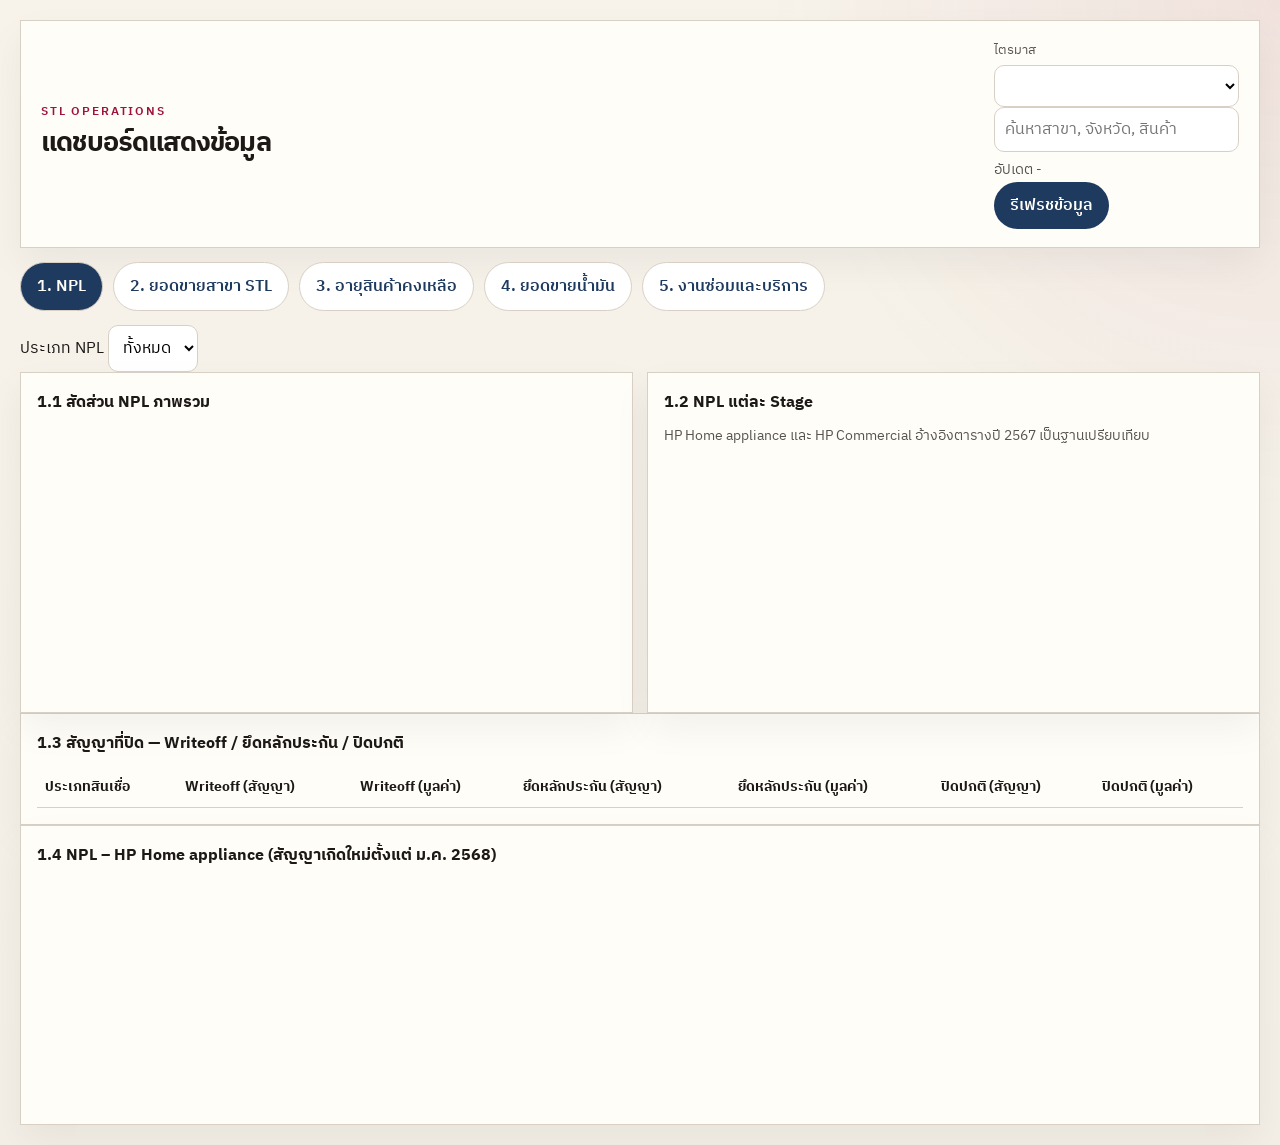
==== docs/home.html @ f1d8de15 "Open the dashboard from a real HTML page so login works without JavaScript. The previous overlay hid" ====
<!DOCTYPE html>
<html lang="th">
  <head>
    <meta charset="UTF-8" />
    <meta name="viewport" content="width=device-width, initial-scale=1" />
    <meta http-equiv="Cache-Control" content="no-store" />
    <title>STL Dashboard</title>
    <link rel="preconnect" href="https://fonts.googleapis.com" />
    <link rel="preconnect" href="https://fonts.gstatic.com" crossorigin />
    <link
      href="https://fonts.googleapis.com/css2?family=IBM+Plex+Sans+Thai:wght@400;500;600;700&family=IBM+Plex+Sans:wght@400;500;600&display=swap"
      rel="stylesheet"
    />
    <link rel="stylesheet" href="css/styles.css?v=7" />
  </head>
  <body>
    <div id="app">
      <header class="topbar">
        <div>
          <p class="eyebrow">STL operations</p>
          <h1>แดชบอร์ดแสดงข้อมูล</h1>
        </div>
        <div class="topbar-actions">
          <label class="inline">
            ไตรมาส
            <select id="quarter-filter"></select>
          </label>
          <input id="search" type="search" placeholder="ค้นหาสาขา, จังหวัด, สินค้า" />
          <p class="updated">อัปเดต <span id="generated-at">-</span></p>
          <button id="refresh-btn" type="button">รีเฟรชข้อมูล</button>
        </div>
      </header>

      <p id="banner" class="banner" hidden></p>

      <nav class="tabs" id="tabs">
        <button type="button" class="active" data-tab="npl">1. NPL</button>
        <button type="button" data-tab="sales">2. ยอดขายสาขา STL</button>
        <button type="button" data-tab="inventory">3. อายุสินค้าคงเหลือ</button>
        <button type="button" data-tab="oil">4. ยอดขายน้ำมัน</button>
        <button type="button" data-tab="service">5. งานซ่อมและบริการ</button>
      </nav>

      <section class="tab-page" data-page="npl">
        <div class="filters">
          <label>ประเภท NPL
            <select id="npl-type">
              <option value="">ทั้งหมด</option>
            </select>
          </label>
        </div>
        <div class="layout">
          <article class="panel">
            <h2>1.1 สัดส่วน NPL ภาพรวม</h2>
            <canvas id="npl-overview" height="240"></canvas>
          </article>
          <article class="panel">
            <h2>1.2 NPL แต่ละ Stage</h2>
            <p class="hint">HP Home appliance และ HP Commercial อ้างอิงตารางปี 2567 เป็นฐานเปรียบเทียบ</p>
            <canvas id="npl-stage" height="240"></canvas>
          </article>
        </div>
        <article class="panel">
          <h2>1.3 สัญญาที่ปิด — Writeoff / ยึดหลักประกัน / ปิดปกติ</h2>
          <div class="table-wrap">
            <table>
              <thead>
                <tr>
                  <th>ประเภทสินเชื่อ</th>
                  <th>Writeoff (สัญญา)</th>
                  <th>Writeoff (มูลค่า)</th>
                  <th>ยึดหลักประกัน (สัญญา)</th>
                  <th>ยึดหลักประกัน (มูลค่า)</th>
                  <th>ปิดปกติ (สัญญา)</th>
                  <th>ปิดปกติ (มูลค่า)</th>
                </tr>
              </thead>
              <tbody id="npl-close-body"></tbody>
            </table>
          </div>
        </article>
        <article class="panel">
          <h2>1.4 NPL – HP Home appliance (สัญญาเกิดใหม่ตั้งแต่ ม.ค. 2568)</h2>
          <canvas id="npl-home" height="220"></canvas>
        </article>
      </section>

      <section class="tab-page" data-page="sales" hidden>
        <div class="filters">
          <label>สาขา
            <select id="sales-branch">
              <option value="">ทุกสาขา</option>
            </select>
          </label>
        </div>
        <div class="layout">
          <article class="panel">
            <h2>2.1 ยอดขายรวมแต่ละไตรมาส และสัดส่วนประเภทสินค้า</h2>
            <p class="hint">ไม่รวมน้ำมัน</p>
            <canvas id="sales-mix" height="240"></canvas>
          </article>
          <article class="panel">
            <h2>2.2.1 ยอดขายสินค้าแต่ละสาขา</h2>
            <canvas id="sales-branch-chart" height="240"></canvas>
          </article>
        </div>
        <div class="layout">
          <article class="panel">
            <h2>2.2.2 สินค้าขายดี</h2>
            <canvas id="sales-best" height="220"></canvas>
          </article>
          <article class="panel">
            <h2>2.2.3 สินค้าขายไม่ดี</h2>
            <canvas id="sales-worst" height="220"></canvas>
          </article>
        </div>
        <article class="panel">
          <h2>2.3 ตารางยอดขายสินค้าแต่ละสาขา</h2>
          <div class="table-wrap">
            <table>
              <thead>
                <tr>
                  <th>สาขา</th>
                  <th>จังหวัด</th>
                  <th>สินค้า</th>
                  <th>ยอดขาย</th>
                </tr>
              </thead>
              <tbody id="sales-table"></tbody>
            </table>
          </div>
        </article>
      </section>

      <section class="tab-page" data-page="inventory" hidden>
        <article class="panel">
          <h2>3.1 Aging สินค้ามือ 1 และมือ 2</h2>
          <p class="hint">คลิกแถวสินค้าเพื่อดู Location</p>
          <div class="table-wrap">
            <table>
              <thead>
                <tr>
                  <th>สินค้า</th>
                  <th>สภาพ</th>
                  <th>Cost</th>
                  <th>Provision</th>
                  <th>0-2 ปี</th>
                  <th>3-4 ปี</th>
                  <th>4 ปีขึ้นไป</th>
                  <th>สาขา</th>
                </tr>
              </thead>
              <tbody id="aging-table"></tbody>
            </table>
          </div>
        </article>
        <div class="layout">
          <article class="panel">
            <h2>3.2 แผนที่สินค้าคงค้างนาน</h2>
            <div id="inv-map" class="th-map"></div>
          </article>
          <article class="panel">
            <h2>3.3 Min – Max stock</h2>
            <div class="table-wrap">
              <table>
                <thead>
                  <tr>
                    <th>สาขา</th>
                    <th>จังหวัด</th>
                    <th>Min</th>
                    <th>Max</th>
                    <th>คงเหลือ</th>
                  </tr>
                </thead>
                <tbody id="minmax-table"></tbody>
              </table>
            </div>
          </article>
        </div>
      </section>

      <section class="tab-page" data-page="oil" hidden>
        <article class="panel">
          <h2>ปริมาณยอดขายน้ำมัน จัดอันดับตามลิตร</h2>
          <canvas id="oil-chart" height="240"></canvas>
          <div class="table-wrap">
            <table>
              <thead>
                <tr>
                  <th>ช่วงปริมาณ</th>
                  <th>จำนวนสาขา</th>
                  <th>ลิตรรวม</th>
                </tr>
              </thead>
              <tbody id="oil-table"></tbody>
            </table>
          </div>
        </article>
      </section>

      <section class="tab-page" data-page="service" hidden>
        <div class="layout">
          <article class="panel">
            <h2>5.1 ระยะเวลาซ่อม (SLA 7 วัน)</h2>
            <canvas id="sla-chart" height="240"></canvas>
          </article>
          <article class="panel">
            <h2>5.3 ความพึงพอใจงานซ่อมรายไตรมาส</h2>
            <canvas id="csat-chart" height="240"></canvas>
          </article>
        </div>
        <article class="panel">
          <h2>5.2 แผนที่จังหวัดตาม / ไม่ตาม SLA</h2>
          <div id="sla-map" class="th-map"></div>
        </article>
      </section>
    </div>

    <dialog id="popup">
      <h2 id="popup-title"></h2>
      <div id="popup-body"></div>
      <form method="dialog"><button class="ghost">ปิด</button></form>
    </dialog>

    <script src="js/chart.umd.min.js?v=7"></script>
    <script src="js/app.js?v=7"></script>
  </body>
</html>
---- docs/css/styles.css ----
:root {
  --ink: #1c1917;
  --muted: #57534e;
  --paper: #f3efe6;
  --card: #fffdf8;
  --line: #d8d0c4;
  --navy: #1e3a5f;
  --crimson: #9f1239;
  --ok: #166534;
  --warn: #b45309;
}

* {
  box-sizing: border-box;
}

html,
body {
  margin: 0;
  min-height: 100%;
  background:
    radial-gradient(circle at top right, rgba(159, 18, 57, 0.08), transparent 30%),
    linear-gradient(180deg, #f7f3eb, var(--paper));
  color: var(--ink);
  font-family: "IBM Plex Sans Thai", "IBM Plex Sans", sans-serif;
}

body {
  padding: 20px;
}

h1,
h2,
p {
  margin: 0;
}

h1 {
  font-size: 1.7rem;
  letter-spacing: -0.03em;
}

h2 {
  font-size: 1.02rem;
  margin-bottom: 10px;
}

.eyebrow {
  color: var(--crimson);
  font-size: 0.72rem;
  font-weight: 600;
  letter-spacing: 0.16em;
  text-transform: uppercase;
}

.gate {
  display: block;
  max-width: 420px;
  margin: 12vh auto 0;
  padding: 0;
  position: relative;
  z-index: 1;
}

body.locked {
  overflow: auto;
}

body.locked .gate {
  display: block !important;
}

body.locked #app {
  display: none !important;
}

.gate-card,
.panel,
.topbar {
  background: var(--card);
  border: 1px solid var(--line);
  box-shadow: 0 16px 36px rgba(28, 25, 23, 0.05);
}

.gate-card {
  width: min(420px, 100%);
  padding: 32px;
}

.gate-copy,
.hint,
.updated {
  color: var(--muted);
  font-size: 0.9rem;
  line-height: 1.5;
  margin-top: 8px;
}

form {
  display: grid;
  gap: 8px;
  margin-top: 20px;
}

label,
select,
input,
button {
  font: inherit;
}

select,
input {
  border: 1px solid var(--line);
  border-radius: 10px;
  padding: 8px 10px;
  background: #fff;
}

button {
  border: 0;
  border-radius: 999px;
  background: var(--navy);
  color: #fffdf8;
  padding: 10px 16px;
  font-weight: 600;
  cursor: pointer;
}

button.ghost {
  background: transparent;
  color: var(--navy);
  border: 1px solid var(--line);
}

button:disabled {
  opacity: 0.6;
}

.error {
  color: var(--crimson);
}

#app {
  max-width: 1240px;
  margin: 0 auto;
  display: grid;
  gap: 14px;
}

#app[hidden],
#gate[hidden] {
  display: none !important;
}

.topbar,
.filters,
.tabs {
  display: flex;
  gap: 10px;
  flex-wrap: wrap;
  align-items: center;
}

.topbar {
  justify-content: space-between;
  padding: 18px 20px;
}

.inline {
  display: grid;
  gap: 4px;
  font-size: 0.82rem;
  color: var(--muted);
}

.banner {
  background: #fff7ed;
  border: 1px solid #fed7aa;
  color: #9a3412;
  padding: 10px 14px;
  border-radius: 12px;
}

.tabs button {
  background: #fff;
  color: var(--navy);
  border: 1px solid var(--line);
}

.tabs button.active {
  background: var(--navy);
  color: #fffdf8;
}

.panel {
  padding: 16px;
}

.layout {
  display: grid;
  grid-template-columns: 1fr 1fr;
  gap: 14px;
}

.table-wrap {
  overflow: auto;
}

table {
  width: 100%;
  border-collapse: collapse;
}

th,
td {
  text-align: left;
  padding: 8px;
  border-bottom: 1px solid var(--line);
  font-size: 0.9rem;
  vertical-align: top;
}

tr.clickable {
  cursor: pointer;
}

tr.clickable:hover {
  background: #f8f1e7;
}

.th-map {
  min-height: 420px;
  position: relative;
  background: #e8f0ea;
  border-radius: 16px;
  overflow: hidden;
}

.th-map svg {
  width: 100%;
  height: 420px;
}

.dot {
  cursor: pointer;
}

.legend {
  display: flex;
  gap: 12px;
  font-size: 0.82rem;
  color: var(--muted);
  margin-top: 8px;
}

dialog {
  border: 1px solid var(--line);
  border-radius: 16px;
  width: min(480px, 92vw);
  padding: 20px;
}

@media (max-width: 900px) {
  .layout,
  .topbar {
    grid-template-columns: 1fr;
    flex-direction: column;
    align-items: stretch;
  }
}
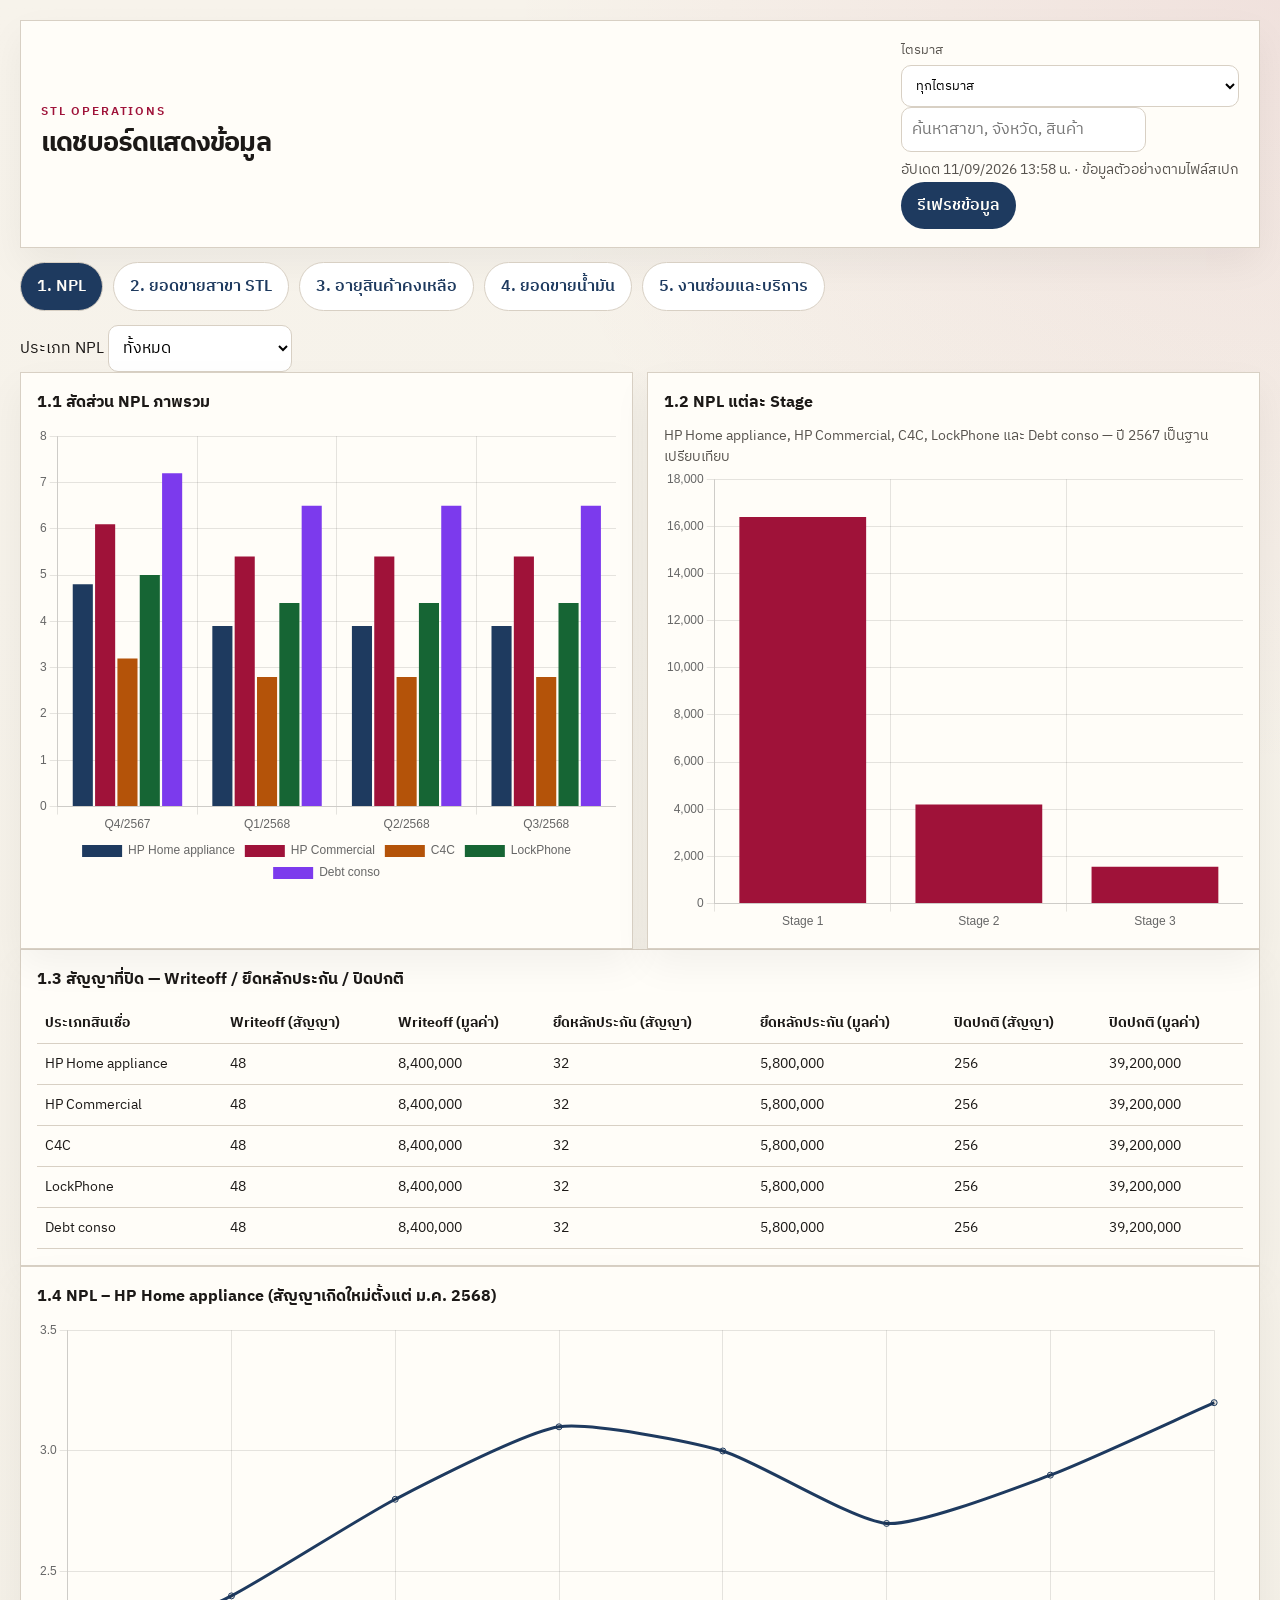
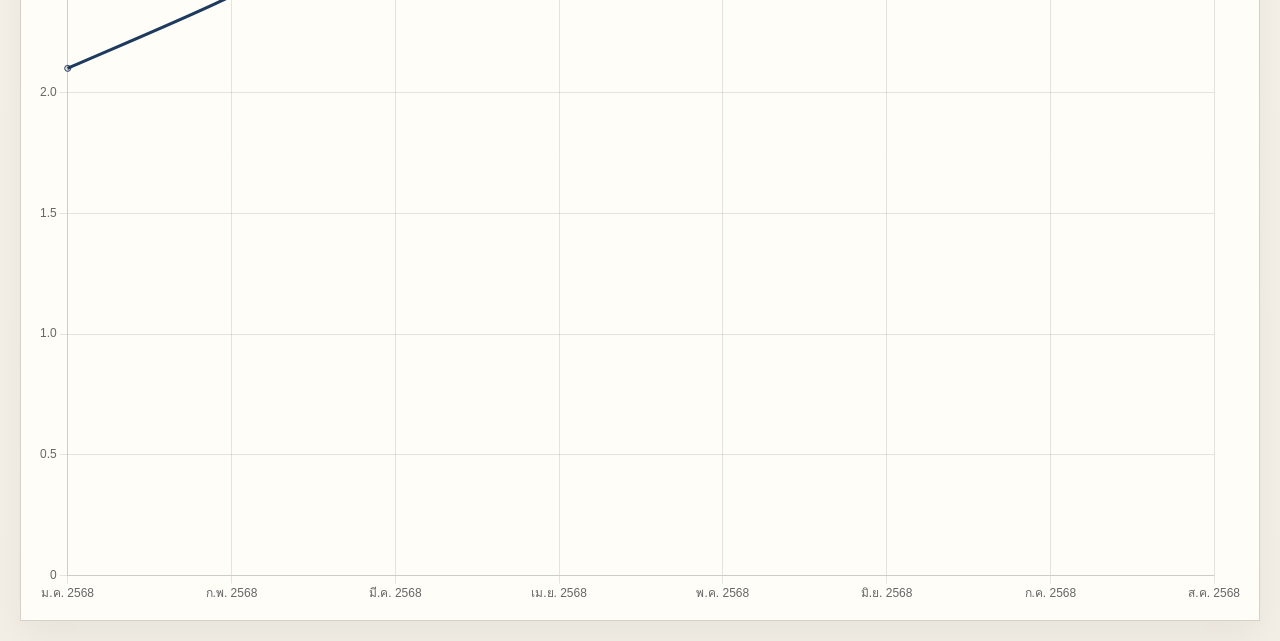
==== commit a4c5166a: "Add C4C, LockPhone, and Debt conso to the NPL type filter. The sample data only had HP Home and HP C" ====
--- a/docs/home.html
+++ b/docs/home.html
@@ -11,7 +11,7 @@
       href="https://fonts.googleapis.com/css2?family=IBM+Plex+Sans+Thai:wght@400;500;600;700&family=IBM+Plex+Sans:wght@400;500;600&display=swap"
       rel="stylesheet"
     />
-    <link rel="stylesheet" href="css/styles.css?v=7" />
+    <link rel="stylesheet" href="css/styles.css?v=8" />
   </head>
   <body>
     <div id="app">
@@ -56,7 +56,7 @@
           </article>
           <article class="panel">
             <h2>1.2 NPL แต่ละ Stage</h2>
-            <p class="hint">HP Home appliance และ HP Commercial อ้างอิงตารางปี 2567 เป็นฐานเปรียบเทียบ</p>
+            <p class="hint">HP Home appliance, HP Commercial, C4C, LockPhone และ Debt conso — ปี 2567 เป็นฐานเปรียบเทียบ</p>
             <canvas id="npl-stage" height="240"></canvas>
           </article>
         </div>
@@ -222,7 +222,7 @@
       <form method="dialog"><button class="ghost">ปิด</button></form>
     </dialog>
 
-    <script src="js/chart.umd.min.js?v=7"></script>
-    <script src="js/app.js?v=7"></script>
+    <script src="js/chart.umd.min.js?v=9"></script>
+    <script src="js/app.js?v=9"></script>
   </body>
 </html>
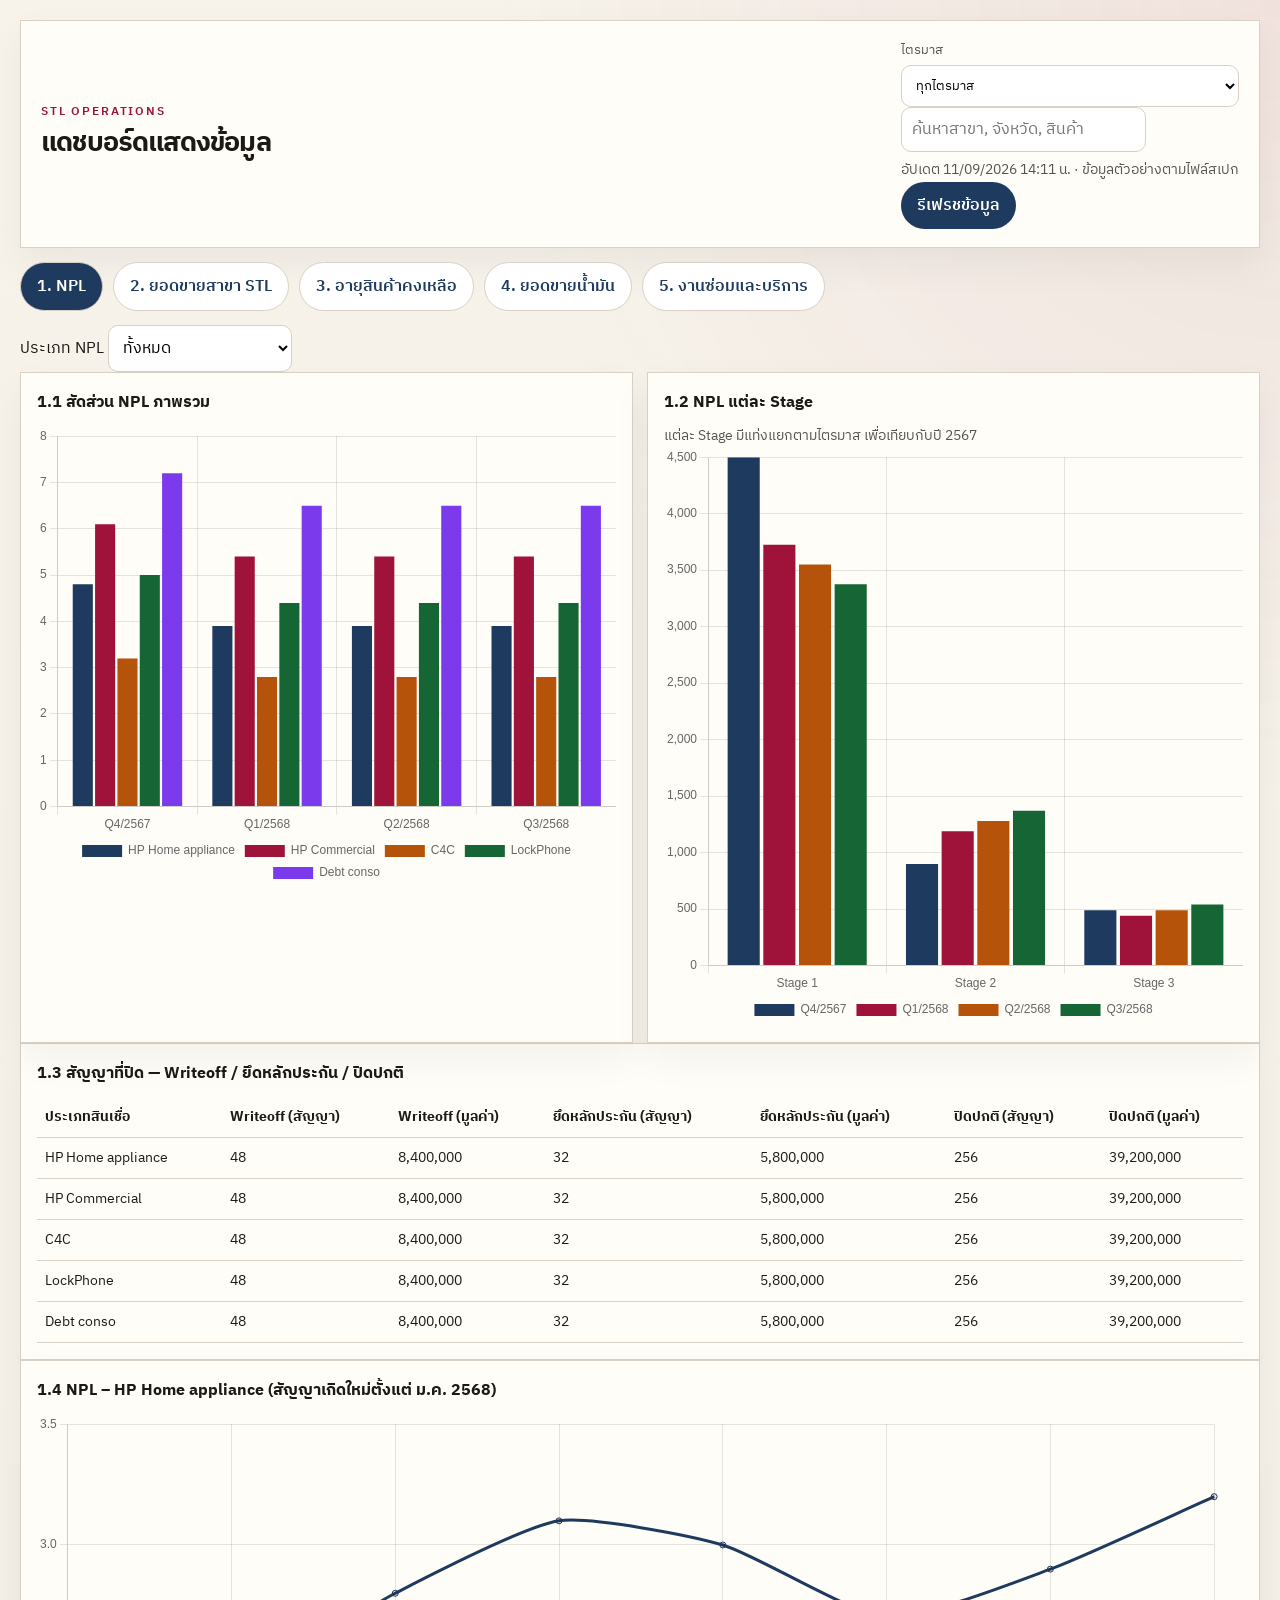
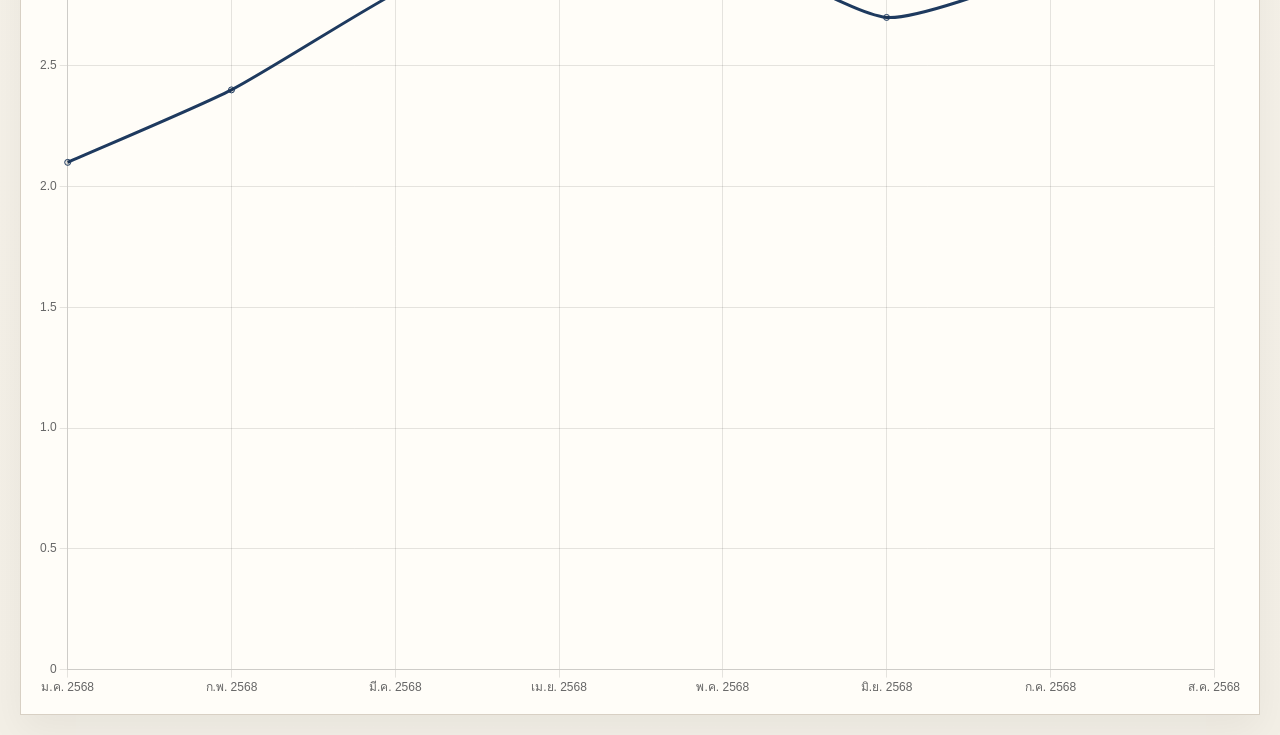
==== commit cfc56c96: "Show each NPL stage as grouped bars by quarter. The stage chart previously summed every quarter into" ====
--- a/docs/home.html
+++ b/docs/home.html
@@ -56,8 +56,8 @@
           </article>
           <article class="panel">
             <h2>1.2 NPL แต่ละ Stage</h2>
-            <p class="hint">HP Home appliance, HP Commercial, C4C, LockPhone และ Debt conso — ปี 2567 เป็นฐานเปรียบเทียบ</p>
-            <canvas id="npl-stage" height="240"></canvas>
+            <p class="hint">แต่ละ Stage มีแท่งแยกตามไตรมาส เพื่อเทียบกับปี 2567</p>
+            <canvas id="npl-stage" height="300"></canvas>
           </article>
         </div>
         <article class="panel">
@@ -222,7 +222,7 @@
       <form method="dialog"><button class="ghost">ปิด</button></form>
     </dialog>
 
-    <script src="js/chart.umd.min.js?v=9"></script>
-    <script src="js/app.js?v=9"></script>
+    <script src="js/chart.umd.min.js?v=11"></script>
+    <script src="js/app.js?v=11"></script>
   </body>
 </html>
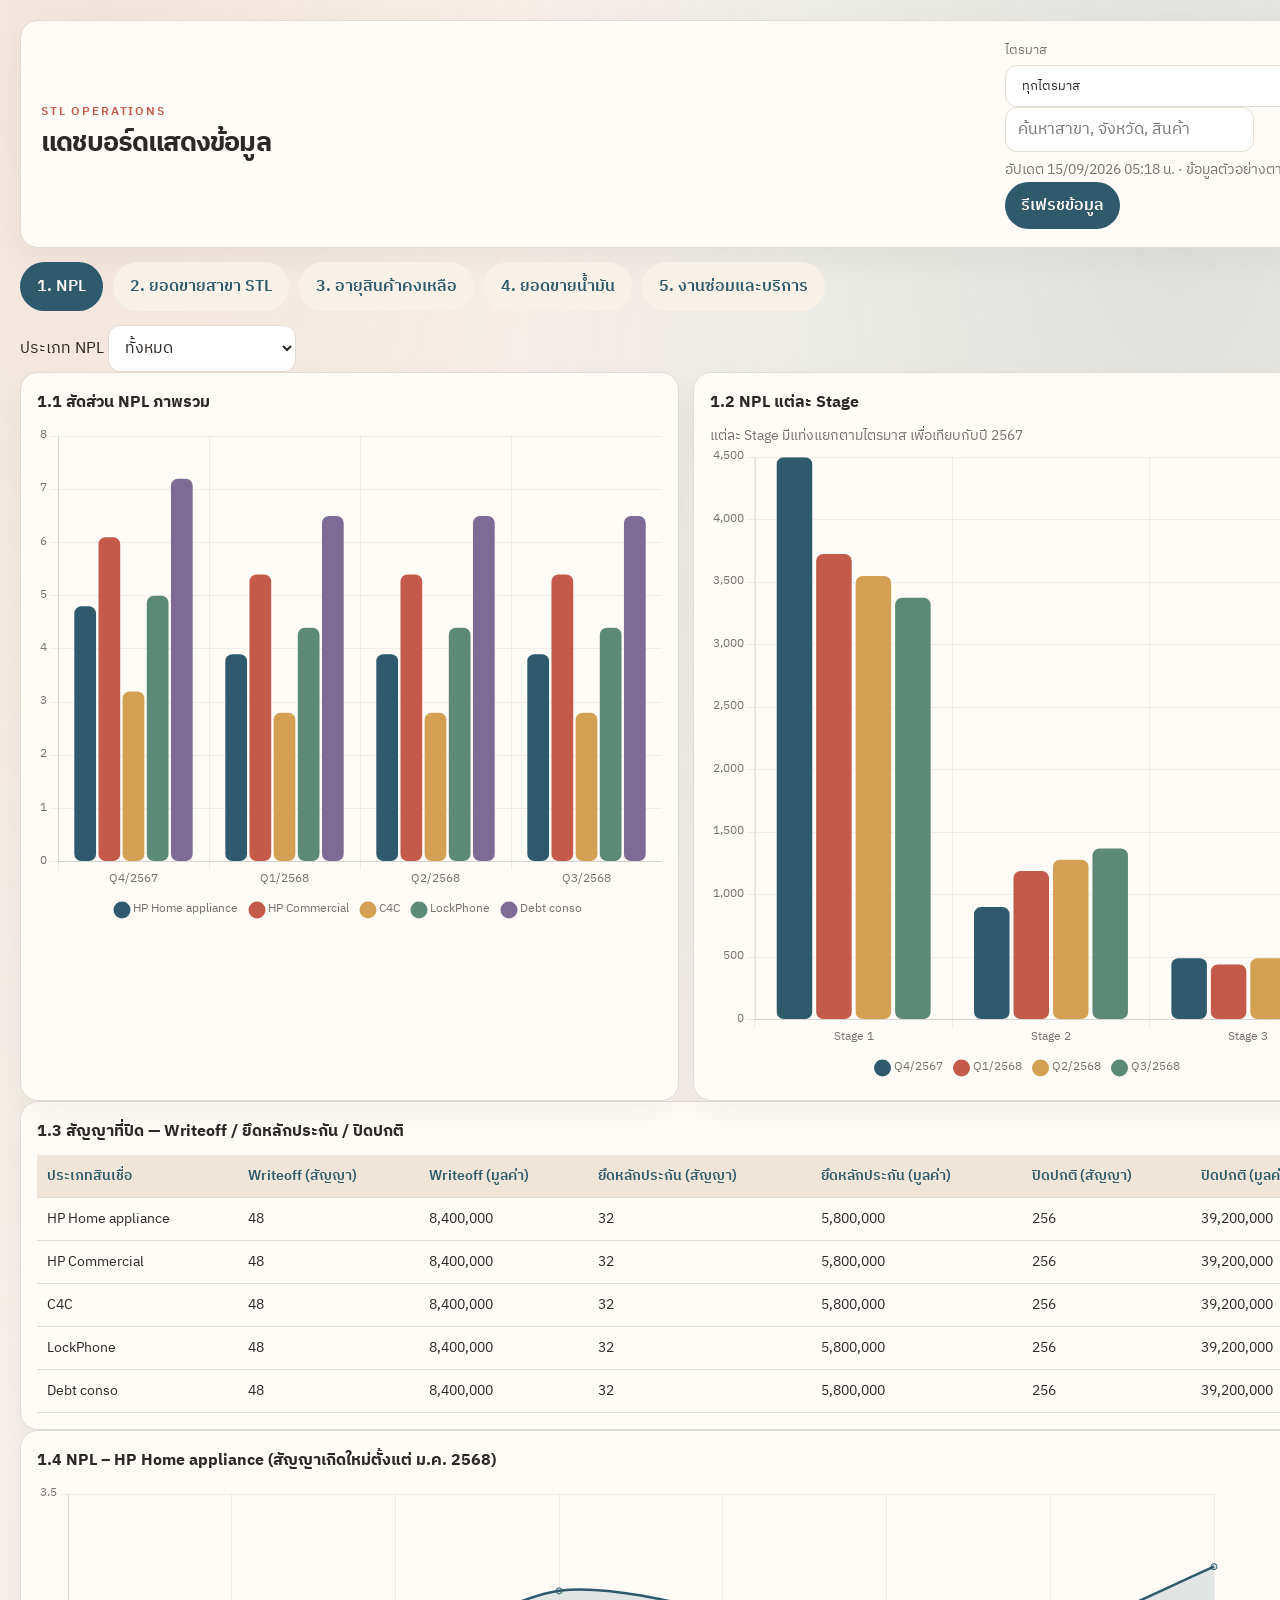
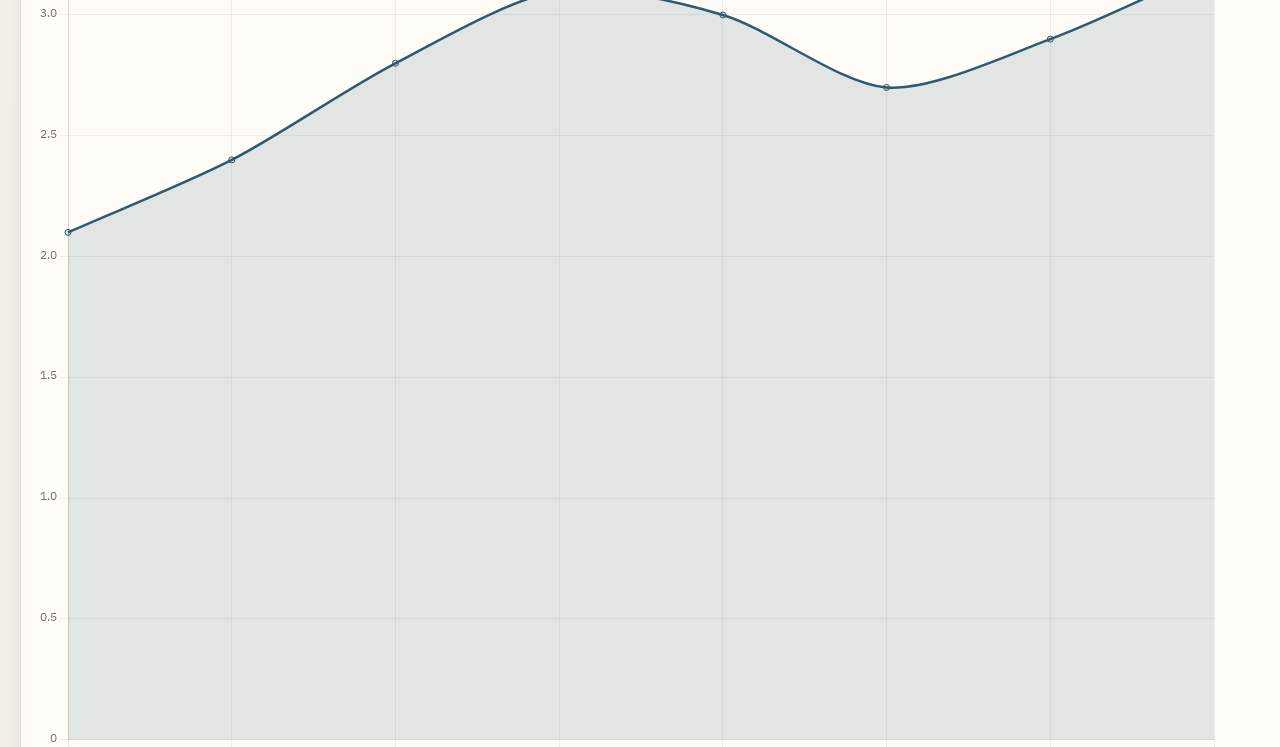
==== commit a87eb84f: "Soften the dashboard palette so charts and UI share one set of colors. The previous navy-crimson mix" ====
--- a/docs/home.html
+++ b/docs/home.html
@@ -11,7 +11,7 @@
       href="https://fonts.googleapis.com/css2?family=IBM+Plex+Sans+Thai:wght@400;500;600;700&family=IBM+Plex+Sans:wght@400;500;600&display=swap"
       rel="stylesheet"
     />
-    <link rel="stylesheet" href="css/styles.css?v=8" />
+    <link rel="stylesheet" href="css/styles.css?v=12" />
   </head>
   <body>
     <div id="app">
@@ -222,7 +222,7 @@
       <form method="dialog"><button class="ghost">ปิด</button></form>
     </dialog>
 
-    <script src="js/chart.umd.min.js?v=11"></script>
-    <script src="js/app.js?v=11"></script>
+    <script src="js/chart.umd.min.js?v=12"></script>
+    <script src="js/app.js?v=12"></script>
   </body>
 </html>
--- a/docs/css/styles.css
+++ b/docs/css/styles.css
@@ -1,13 +1,15 @@
 :root {
-  --ink: #1c1917;
-  --muted: #57534e;
-  --paper: #f3efe6;
-  --card: #fffdf8;
-  --line: #d8d0c4;
-  --navy: #1e3a5f;
-  --crimson: #9f1239;
-  --ok: #166534;
-  --warn: #b45309;
+  --ink: #2c2825;
+  --muted: #7a7168;
+  --paper: #f3eee7;
+  --card: #fffcf8;
+  --line: #e4dbd0;
+  --navy: #2e5a6b;
+  --crimson: #c45b4a;
+  --ok: #5d8a78;
+  --warn: #d4a054;
+  --sand: #efe6d9;
+  --highlight: #f7f1e8;
 }
 
 * {
@@ -19,8 +21,9 @@
   margin: 0;
   min-height: 100%;
   background:
-    radial-gradient(circle at top right, rgba(159, 18, 57, 0.08), transparent 30%),
-    linear-gradient(180deg, #f7f3eb, var(--paper));
+    radial-gradient(ellipse at 8% 0%, rgba(196, 91, 74, 0.1), transparent 42%),
+    radial-gradient(ellipse at 92% 8%, rgba(46, 90, 107, 0.12), transparent 40%),
+    linear-gradient(180deg, #f8f4ed, var(--paper));
   color: var(--ink);
   font-family: "IBM Plex Sans Thai", "IBM Plex Sans", sans-serif;
 }
@@ -79,7 +82,8 @@
 .topbar {
   background: var(--card);
   border: 1px solid var(--line);
-  box-shadow: 0 16px 36px rgba(28, 25, 23, 0.05);
+  border-radius: 18px;
+  box-shadow: 0 12px 32px rgba(46, 40, 37, 0.05);
 }
 
 .gate-card {
@@ -112,19 +116,24 @@
 select,
 input {
   border: 1px solid var(--line);
-  border-radius: 10px;
-  padding: 8px 10px;
+  border-radius: 12px;
+  padding: 8px 12px;
   background: #fff;
+  color: var(--ink);
 }
 
 button {
   border: 0;
   border-radius: 999px;
   background: var(--navy);
-  color: #fffdf8;
+  color: #fffaf5;
   padding: 10px 16px;
   font-weight: 600;
   cursor: pointer;
+}
+
+button:hover {
+  filter: brightness(1.08);
 }
 
 button.ghost {
@@ -175,22 +184,28 @@
 }
 
 .banner {
-  background: #fff7ed;
-  border: 1px solid #fed7aa;
-  color: #9a3412;
+  background: #f8efe3;
+  border: 1px solid #ead7bb;
+  color: #8a5a28;
   padding: 10px 14px;
-  border-radius: 12px;
+  border-radius: 14px;
 }
 
 .tabs button {
+  background: var(--highlight);
+  color: var(--navy);
+  border: 1px solid transparent;
+}
+
+.tabs button:hover {
   background: #fff;
-  color: var(--navy);
-  border: 1px solid var(--line);
+  border-color: var(--line);
+  filter: none;
 }
 
 .tabs button.active {
   background: var(--navy);
-  color: #fffdf8;
+  color: #fffaf5;
 }
 
 .panel {
@@ -215,24 +230,30 @@
 th,
 td {
   text-align: left;
-  padding: 8px;
+  padding: 9px 10px;
   border-bottom: 1px solid var(--line);
   font-size: 0.9rem;
   vertical-align: top;
 }
 
+th {
+  background: var(--sand);
+  color: var(--navy);
+  font-weight: 600;
+}
+
 tr.clickable {
   cursor: pointer;
 }
 
 tr.clickable:hover {
-  background: #f8f1e7;
+  background: var(--highlight);
 }
 
 .th-map {
   min-height: 420px;
   position: relative;
-  background: #e8f0ea;
+  background: #e7efe9;
   border-radius: 16px;
   overflow: hidden;
 }
